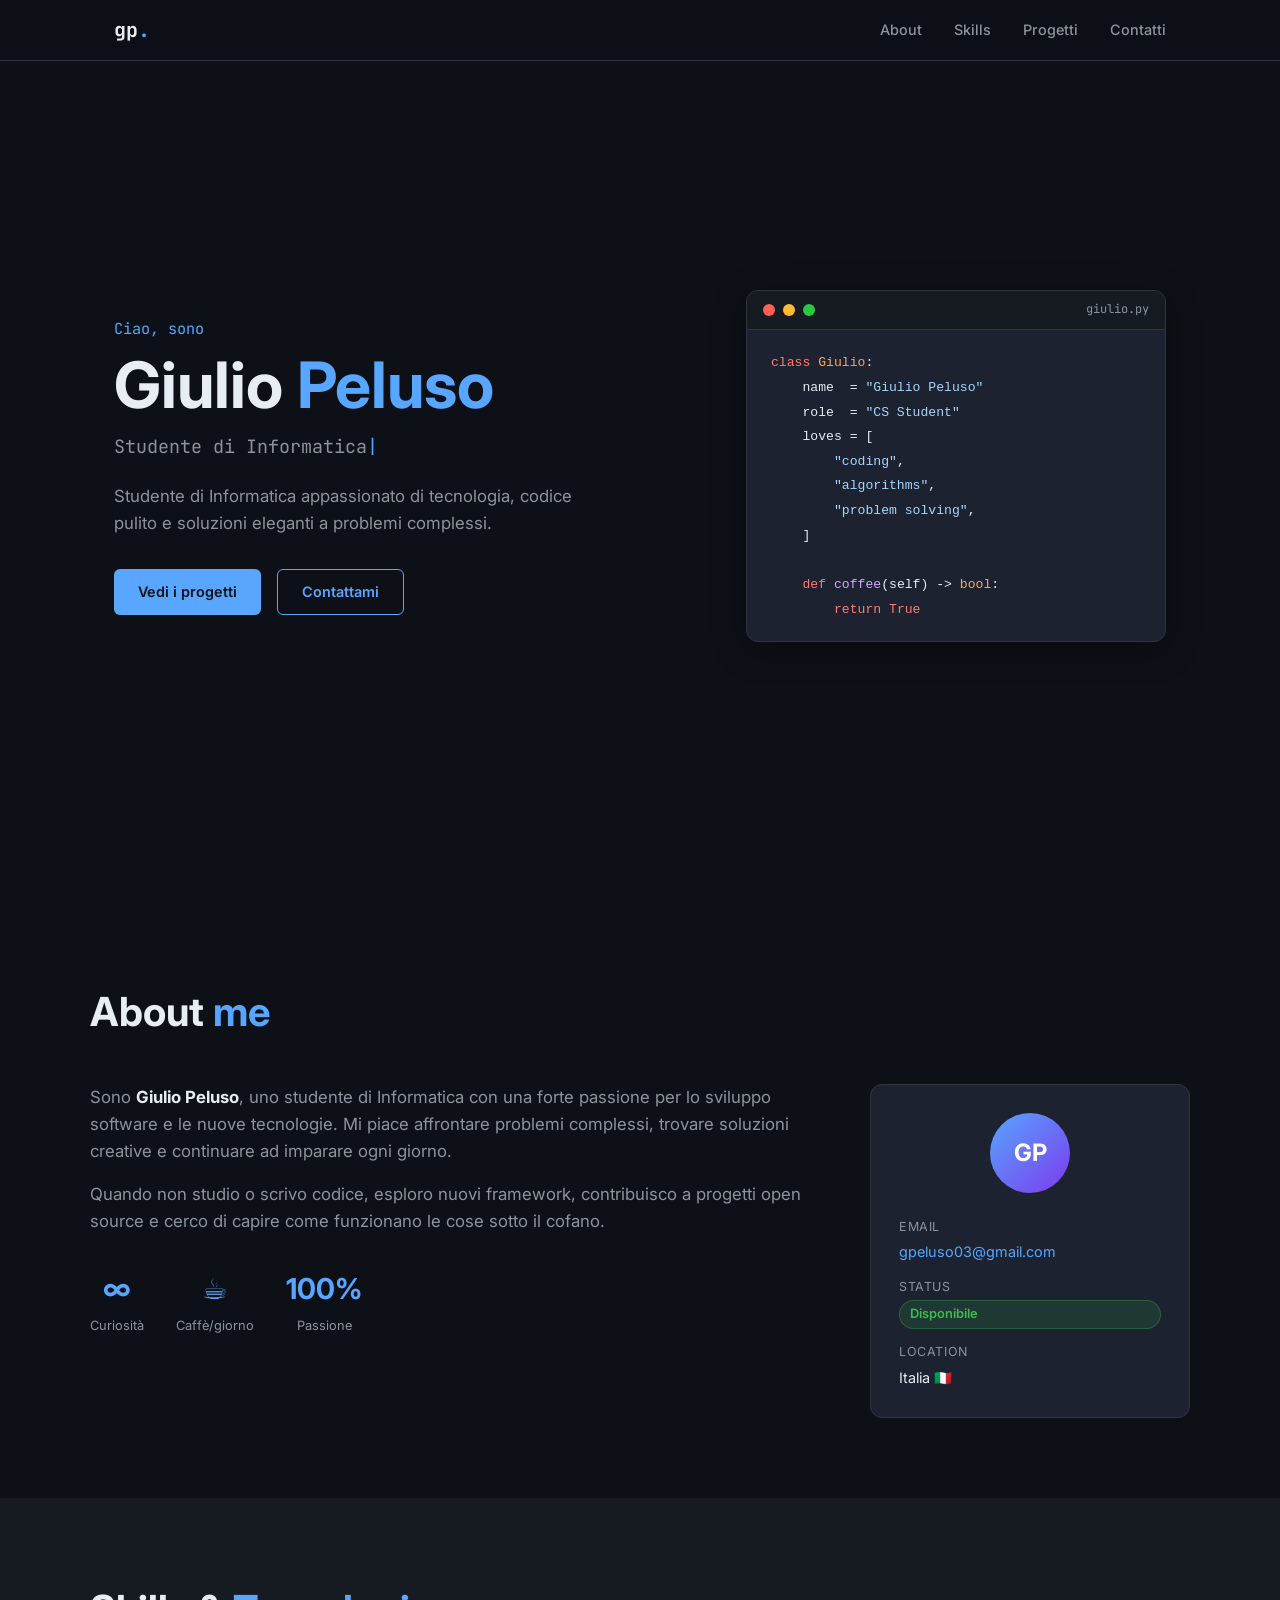
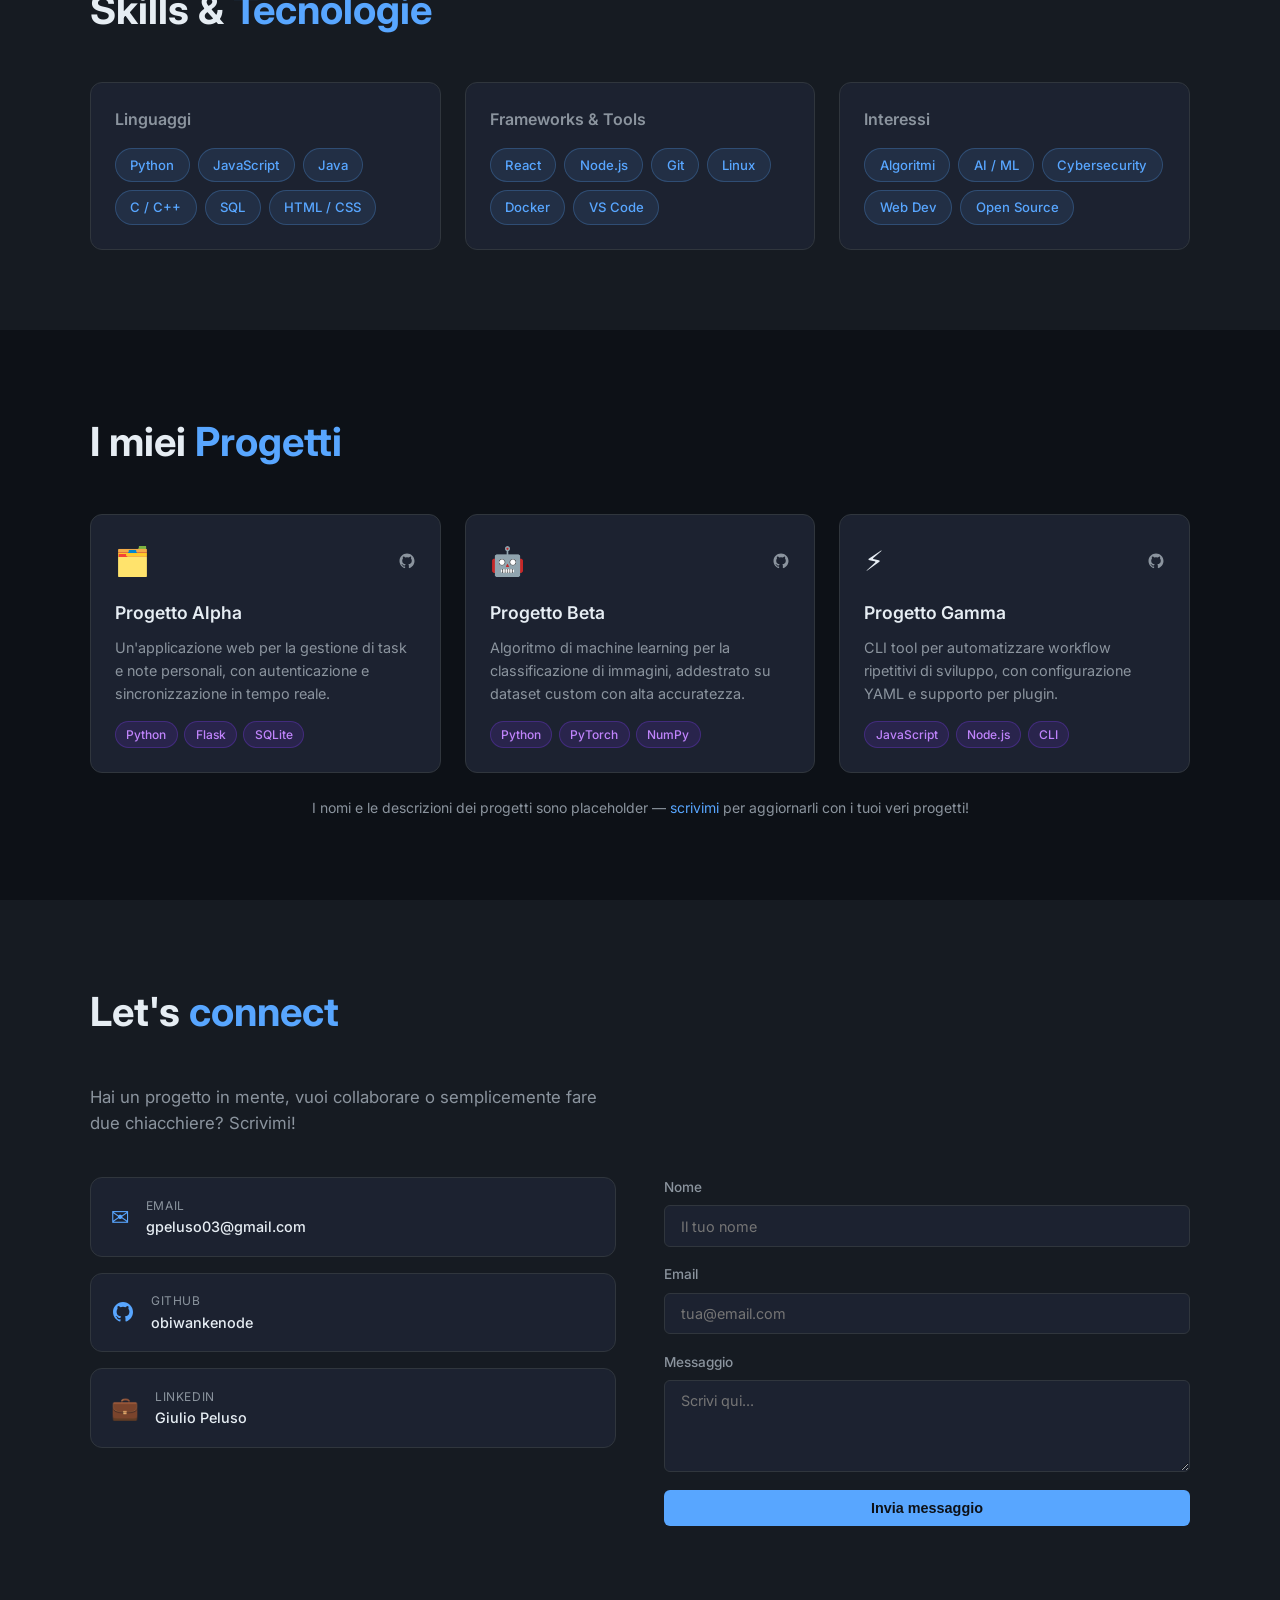
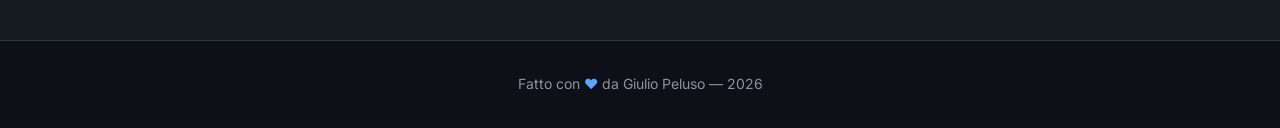
==== index.html @ 57f48e15 "Add personal portfolio website for Giulio Peluso Single-page portfolio with hero, about, skills, pro" ====
<!DOCTYPE html>
<html lang="it">
<head>
  <meta charset="UTF-8" />
  <meta name="viewport" content="width=device-width, initial-scale=1.0" />
  <title>Giulio Peluso — Portfolio</title>
  <link rel="stylesheet" href="style.css" />
  <link rel="preconnect" href="https://fonts.googleapis.com" />
  <link rel="preconnect" href="https://fonts.gstatic.com" crossorigin />
  <link href="https://fonts.googleapis.com/css2?family=Inter:wght@300;400;500;600;700&family=JetBrains+Mono:wght@400;500&display=swap" rel="stylesheet" />
</head>
<body>
  <nav id="navbar">
    <div class="nav-inner">
      <span class="nav-logo">gp<span class="accent">.</span></span>
      <ul class="nav-links">
        <li><a href="#about">About</a></li>
        <li><a href="#skills">Skills</a></li>
        <li><a href="#projects">Progetti</a></li>
        <li><a href="#contact">Contatti</a></li>
      </ul>
      <button class="burger" id="burger" aria-label="Menu">
        <span></span><span></span><span></span>
      </button>
    </div>
    <ul class="mobile-menu" id="mobile-menu">
      <li><a href="#about" class="mobile-link">About</a></li>
      <li><a href="#skills" class="mobile-link">Skills</a></li>
      <li><a href="#projects" class="mobile-link">Progetti</a></li>
      <li><a href="#contact" class="mobile-link">Contatti</a></li>
    </ul>
  </nav>

  <!-- HERO -->
  <section class="hero" id="home">
    <div class="hero-content">
      <p class="hero-greeting">Ciao, sono</p>
      <h1 class="hero-name">Giulio <span class="accent">Peluso</span></h1>
      <p class="hero-role">
        <span class="typed" id="typed"></span><span class="cursor">|</span>
      </p>
      <p class="hero-desc">
        Studente di Informatica appassionato di tecnologia, codice pulito e
        soluzioni eleganti a problemi complessi.
      </p>
      <div class="hero-cta">
        <a href="#projects" class="btn btn-primary">Vedi i progetti</a>
        <a href="#contact" class="btn btn-outline">Contattami</a>
      </div>
    </div>
    <div class="hero-visual">
      <div class="code-block">
        <div class="code-bar">
          <span class="dot red"></span>
          <span class="dot yellow"></span>
          <span class="dot green"></span>
          <span class="code-file">giulio.py</span>
        </div>
        <pre class="code-body"><code><span class="kw">class</span> <span class="cls">Giulio</span>:
    name  = <span class="str">"Giulio Peluso"</span>
    role  = <span class="str">"CS Student"</span>
    loves = [
        <span class="str">"coding"</span>,
        <span class="str">"algorithms"</span>,
        <span class="str">"problem solving"</span>,
    ]

    <span class="kw">def</span> <span class="fn">coffee</span>(self) -> <span class="cls">bool</span>:
        <span class="kw">return</span> <span class="kw">True</span></code></pre>
      </div>
    </div>
  </section>

  <!-- ABOUT -->
  <section class="section" id="about">
    <div class="container">
      <h2 class="section-title">About <span class="accent">me</span></h2>
      <div class="about-grid">
        <div class="about-text">
          <p>
            Sono <strong>Giulio Peluso</strong>, uno studente di Informatica con una
            forte passione per lo sviluppo software e le nuove tecnologie. Mi piace
            affrontare problemi complessi, trovare soluzioni creative e continuare
            ad imparare ogni giorno.
          </p>
          <p>
            Quando non studio o scrivo codice, esploro nuovi framework, contribuisco
            a progetti open source e cerco di capire come funzionano le cose sotto
            il cofano.
          </p>
          <div class="about-stats">
            <div class="stat">
              <span class="stat-num">∞</span>
              <span class="stat-label">Curiosità</span>
            </div>
            <div class="stat">
              <span class="stat-num">☕</span>
              <span class="stat-label">Caffè/giorno</span>
            </div>
            <div class="stat">
              <span class="stat-num">100%</span>
              <span class="stat-label">Passione</span>
            </div>
          </div>
        </div>
        <div class="about-card">
          <div class="avatar-wrap">
            <div class="avatar">GP</div>
          </div>
          <ul class="about-info">
            <li><span class="info-label">Email</span><a href="mailto:gpeluso03@gmail.com">gpeluso03@gmail.com</a></li>
            <li><span class="info-label">Status</span><span class="badge-open">Disponibile</span></li>
            <li><span class="info-label">Location</span><span>Italia 🇮🇹</span></li>
          </ul>
        </div>
      </div>
    </div>
  </section>

  <!-- SKILLS -->
  <section class="section section-alt" id="skills">
    <div class="container">
      <h2 class="section-title">Skills &amp; <span class="accent">Tecnologie</span></h2>
      <div class="skills-grid">
        <div class="skill-category">
          <h3 class="skill-cat-title">Linguaggi</h3>
          <div class="skill-tags">
            <span class="tag">Python</span>
            <span class="tag">JavaScript</span>
            <span class="tag">Java</span>
            <span class="tag">C / C++</span>
            <span class="tag">SQL</span>
            <span class="tag">HTML / CSS</span>
          </div>
        </div>
        <div class="skill-category">
          <h3 class="skill-cat-title">Frameworks &amp; Tools</h3>
          <div class="skill-tags">
            <span class="tag">React</span>
            <span class="tag">Node.js</span>
            <span class="tag">Git</span>
            <span class="tag">Linux</span>
            <span class="tag">Docker</span>
            <span class="tag">VS Code</span>
          </div>
        </div>
        <div class="skill-category">
          <h3 class="skill-cat-title">Interessi</h3>
          <div class="skill-tags">
            <span class="tag">Algoritmi</span>
            <span class="tag">AI / ML</span>
            <span class="tag">Cybersecurity</span>
            <span class="tag">Web Dev</span>
            <span class="tag">Open Source</span>
          </div>
        </div>
      </div>
    </div>
  </section>

  <!-- PROJECTS -->
  <section class="section" id="projects">
    <div class="container">
      <h2 class="section-title">I miei <span class="accent">Progetti</span></h2>
      <div class="projects-grid">
        <div class="project-card">
          <div class="project-header">
            <span class="project-icon">🗂️</span>
            <div class="project-links">
              <a href="#" class="icon-link" title="GitHub" aria-label="GitHub">
                <svg viewBox="0 0 24 24" fill="currentColor" width="18" height="18"><path d="M12 2C6.477 2 2 6.477 2 12c0 4.418 2.865 8.167 6.839 9.489.5.092.682-.217.682-.482 0-.237-.009-.868-.014-1.703-2.782.604-3.369-1.341-3.369-1.341-.454-1.155-1.11-1.463-1.11-1.463-.908-.62.069-.608.069-.608 1.003.07 1.531 1.03 1.531 1.03.892 1.529 2.341 1.087 2.91.832.092-.647.35-1.088.636-1.338-2.22-.253-4.555-1.11-4.555-4.943 0-1.091.39-1.984 1.029-2.683-.103-.253-.446-1.27.098-2.647 0 0 .84-.269 2.75 1.025A9.578 9.578 0 0 1 12 6.836a9.59 9.59 0 0 1 2.504.337c1.909-1.294 2.747-1.025 2.747-1.025.546 1.377.203 2.394.1 2.647.64.699 1.028 1.592 1.028 2.683 0 3.842-2.339 4.687-4.566 4.935.359.309.678.919.678 1.852 0 1.336-.012 2.415-.012 2.743 0 .267.18.578.688.48C19.138 20.163 22 16.418 22 12c0-5.523-4.477-10-10-10z"/></svg>
              </a>
            </div>
          </div>
          <h3 class="project-title">Progetto Alpha</h3>
          <p class="project-desc">Un'applicazione web per la gestione di task e note personali, con autenticazione e sincronizzazione in tempo reale.</p>
          <div class="project-tags">
            <span class="ptag">Python</span>
            <span class="ptag">Flask</span>
            <span class="ptag">SQLite</span>
          </div>
        </div>

        <div class="project-card">
          <div class="project-header">
            <span class="project-icon">🤖</span>
            <div class="project-links">
              <a href="#" class="icon-link" title="GitHub" aria-label="GitHub">
                <svg viewBox="0 0 24 24" fill="currentColor" width="18" height="18"><path d="M12 2C6.477 2 2 6.477 2 12c0 4.418 2.865 8.167 6.839 9.489.5.092.682-.217.682-.482 0-.237-.009-.868-.014-1.703-2.782.604-3.369-1.341-3.369-1.341-.454-1.155-1.11-1.463-1.11-1.463-.908-.62.069-.608.069-.608 1.003.07 1.531 1.03 1.531 1.03.892 1.529 2.341 1.087 2.91.832.092-.647.35-1.088.636-1.338-2.22-.253-4.555-1.11-4.555-4.943 0-1.091.39-1.984 1.029-2.683-.103-.253-.446-1.27.098-2.647 0 0 .84-.269 2.75 1.025A9.578 9.578 0 0 1 12 6.836a9.59 9.59 0 0 1 2.504.337c1.909-1.294 2.747-1.025 2.747-1.025.546 1.377.203 2.394.1 2.647.64.699 1.028 1.592 1.028 2.683 0 3.842-2.339 4.687-4.566 4.935.359.309.678.919.678 1.852 0 1.336-.012 2.415-.012 2.743 0 .267.18.578.688.48C19.138 20.163 22 16.418 22 12c0-5.523-4.477-10-10-10z"/></svg>
              </a>
            </div>
          </div>
          <h3 class="project-title">Progetto Beta</h3>
          <p class="project-desc">Algoritmo di machine learning per la classificazione di immagini, addestrato su dataset custom con alta accuratezza.</p>
          <div class="project-tags">
            <span class="ptag">Python</span>
            <span class="ptag">PyTorch</span>
            <span class="ptag">NumPy</span>
          </div>
        </div>

        <div class="project-card">
          <div class="project-header">
            <span class="project-icon">⚡</span>
            <div class="project-links">
              <a href="#" class="icon-link" title="GitHub" aria-label="GitHub">
                <svg viewBox="0 0 24 24" fill="currentColor" width="18" height="18"><path d="M12 2C6.477 2 2 6.477 2 12c0 4.418 2.865 8.167 6.839 9.489.5.092.682-.217.682-.482 0-.237-.009-.868-.014-1.703-2.782.604-3.369-1.341-3.369-1.341-.454-1.155-1.11-1.463-1.11-1.463-.908-.62.069-.608.069-.608 1.003.07 1.531 1.03 1.531 1.03.892 1.529 2.341 1.087 2.91.832.092-.647.35-1.088.636-1.338-2.22-.253-4.555-1.11-4.555-4.943 0-1.091.39-1.984 1.029-2.683-.103-.253-.446-1.27.098-2.647 0 0 .84-.269 2.75 1.025A9.578 9.578 0 0 1 12 6.836a9.59 9.59 0 0 1 2.504.337c1.909-1.294 2.747-1.025 2.747-1.025.546 1.377.203 2.394.1 2.647.64.699 1.028 1.592 1.028 2.683 0 3.842-2.339 4.687-4.566 4.935.359.309.678.919.678 1.852 0 1.336-.012 2.415-.012 2.743 0 .267.18.578.688.48C19.138 20.163 22 16.418 22 12c0-5.523-4.477-10-10-10z"/></svg>
              </a>
            </div>
          </div>
          <h3 class="project-title">Progetto Gamma</h3>
          <p class="project-desc">CLI tool per automatizzare workflow ripetitivi di sviluppo, con configurazione YAML e supporto per plugin.</p>
          <div class="project-tags">
            <span class="ptag">JavaScript</span>
            <span class="ptag">Node.js</span>
            <span class="ptag">CLI</span>
          </div>
        </div>
      </div>
      <p class="projects-note">
        I nomi e le descrizioni dei progetti sono placeholder — <a href="#contact">scrivimi</a> per aggiornarli con i tuoi veri progetti!
      </p>
    </div>
  </section>

  <!-- CONTACT -->
  <section class="section section-alt" id="contact">
    <div class="container">
      <h2 class="section-title">Let's <span class="accent">connect</span></h2>
      <p class="contact-intro">Hai un progetto in mente, vuoi collaborare o semplicemente fare due chiacchiere? Scrivimi!</p>
      <div class="contact-grid">
        <div class="contact-links">
          <a href="mailto:gpeluso03@gmail.com" class="contact-card">
            <span class="contact-icon">✉️</span>
            <div>
              <span class="contact-type">Email</span>
              <span class="contact-val">gpeluso03@gmail.com</span>
            </div>
          </a>
          <a href="https://github.com/obiwankenode" target="_blank" rel="noopener" class="contact-card">
            <span class="contact-icon">
              <svg viewBox="0 0 24 24" fill="currentColor" width="24" height="24"><path d="M12 2C6.477 2 2 6.477 2 12c0 4.418 2.865 8.167 6.839 9.489.5.092.682-.217.682-.482 0-.237-.009-.868-.014-1.703-2.782.604-3.369-1.341-3.369-1.341-.454-1.155-1.11-1.463-1.11-1.463-.908-.62.069-.608.069-.608 1.003.07 1.531 1.03 1.531 1.03.892 1.529 2.341 1.087 2.91.832.092-.647.35-1.088.636-1.338-2.22-.253-4.555-1.11-4.555-4.943 0-1.091.39-1.984 1.029-2.683-.103-.253-.446-1.27.098-2.647 0 0 .84-.269 2.75 1.025A9.578 9.578 0 0 1 12 6.836a9.59 9.59 0 0 1 2.504.337c1.909-1.294 2.747-1.025 2.747-1.025.546 1.377.203 2.394.1 2.647.64.699 1.028 1.592 1.028 2.683 0 3.842-2.339 4.687-4.566 4.935.359.309.678.919.678 1.852 0 1.336-.012 2.415-.012 2.743 0 .267.18.578.688.48C19.138 20.163 22 16.418 22 12c0-5.523-4.477-10-10-10z"/></svg>
            </span>
            <div>
              <span class="contact-type">GitHub</span>
              <span class="contact-val">obiwankenode</span>
            </div>
          </a>
          <a href="https://linkedin.com/in/" target="_blank" rel="noopener" class="contact-card">
            <span class="contact-icon">💼</span>
            <div>
              <span class="contact-type">LinkedIn</span>
              <span class="contact-val">Giulio Peluso</span>
            </div>
          </a>
        </div>
        <form class="contact-form" id="contact-form">
          <div class="form-group">
            <label for="name">Nome</label>
            <input type="text" id="name" name="name" placeholder="Il tuo nome" required />
          </div>
          <div class="form-group">
            <label for="email">Email</label>
            <input type="email" id="email" name="email" placeholder="tua@email.com" required />
          </div>
          <div class="form-group">
            <label for="message">Messaggio</label>
            <textarea id="message" name="message" rows="4" placeholder="Scrivi qui..." required></textarea>
          </div>
          <button type="submit" class="btn btn-primary btn-full">Invia messaggio</button>
          <p class="form-note" id="form-note"></p>
        </form>
      </div>
    </div>
  </section>

  <footer class="footer">
    <div class="container">
      <p>Fatto con <span class="accent">♥</span> da Giulio Peluso &mdash; <span id="year"></span></p>
    </div>
  </footer>

  <script src="script.js"></script>
</body>
</html>
---- style.css ----
/* ===== RESET & BASE ===== */
*, *::before, *::after { box-sizing: border-box; margin: 0; padding: 0; }

:root {
  --bg:        #0d1117;
  --bg-alt:    #161b22;
  --bg-card:   #1c2230;
  --border:    #30363d;
  --text:      #e6edf3;
  --muted:     #8b949e;
  --accent:    #58a6ff;
  --accent2:   #7c3aed;
  --green:     #3fb950;
  --radius:    12px;
  --radius-sm: 6px;
  --shadow:    0 8px 32px rgba(0,0,0,.4);
}

html { scroll-behavior: smooth; }

body {
  font-family: 'Inter', system-ui, sans-serif;
  background: var(--bg);
  color: var(--text);
  line-height: 1.6;
  overflow-x: hidden;
}

a { color: var(--accent); text-decoration: none; transition: opacity .2s; }
a:hover { opacity: .8; }

/* ===== NAVBAR ===== */
#navbar {
  position: fixed; top: 0; left: 0; right: 0; z-index: 100;
  background: rgba(13,17,23,.85);
  backdrop-filter: blur(12px);
  border-bottom: 1px solid var(--border);
  transition: box-shadow .3s;
}
#navbar.scrolled { box-shadow: 0 4px 24px rgba(0,0,0,.5); }

.nav-inner {
  max-width: 1100px; margin: 0 auto;
  display: flex; align-items: center; justify-content: space-between;
  padding: 0 1.5rem; height: 60px;
}

.nav-logo {
  font-family: 'JetBrains Mono', monospace;
  font-size: 1.25rem; font-weight: 700; color: var(--text);
}

.nav-links { list-style: none; display: flex; gap: 2rem; }
.nav-links a { color: var(--muted); font-size: .9rem; font-weight: 500; transition: color .2s; }
.nav-links a:hover { color: var(--text); opacity: 1; }

.burger {
  display: none; flex-direction: column; gap: 5px;
  background: none; border: none; cursor: pointer; padding: 4px;
}
.burger span {
  display: block; width: 22px; height: 2px;
  background: var(--text); border-radius: 2px; transition: .3s;
}

.mobile-menu {
  display: none; list-style: none;
  flex-direction: column; gap: 0;
  background: var(--bg-alt);
  border-top: 1px solid var(--border);
}
.mobile-menu.open { display: flex; }
.mobile-menu a { display: block; padding: 1rem 1.5rem; color: var(--muted); font-weight: 500; }
.mobile-menu a:hover { color: var(--text); background: rgba(255,255,255,.04); }

/* ===== HERO ===== */
.hero {
  min-height: 100vh;
  display: flex; align-items: center; justify-content: center;
  gap: 4rem;
  padding: 6rem 1.5rem 4rem;
  max-width: 1100px; margin: 0 auto;
}

.hero-content { flex: 1; min-width: 0; }

.hero-greeting {
  font-family: 'JetBrains Mono', monospace;
  color: var(--accent); font-size: .95rem; margin-bottom: .5rem;
}

.hero-name {
  font-size: clamp(2.5rem, 6vw, 4rem);
  font-weight: 700; line-height: 1.1;
  margin-bottom: .75rem;
}

.hero-role {
  font-family: 'JetBrains Mono', monospace;
  font-size: 1.15rem; color: var(--muted); margin-bottom: 1.25rem;
  min-height: 1.7em;
}

.cursor { animation: blink 1s step-end infinite; color: var(--accent); }
@keyframes blink { 0%,100% { opacity:1 } 50% { opacity:0 } }

.hero-desc { color: var(--muted); max-width: 480px; margin-bottom: 2rem; font-size: 1.05rem; }

.hero-cta { display: flex; gap: 1rem; flex-wrap: wrap; }

/* ===== BUTTONS ===== */
.btn {
  display: inline-flex; align-items: center; justify-content: center;
  padding: .65rem 1.5rem; border-radius: var(--radius-sm);
  font-weight: 600; font-size: .9rem; cursor: pointer;
  transition: transform .15s, box-shadow .15s, opacity .15s;
  border: none;
}
.btn:hover { transform: translateY(-2px); box-shadow: 0 6px 20px rgba(0,0,0,.35); opacity: 1; }
.btn-primary { background: var(--accent); color: #0d1117; }
.btn-outline {
  background: transparent; color: var(--accent);
  border: 1.5px solid var(--accent);
}
.btn-full { width: 100%; }

/* ===== CODE BLOCK ===== */
.hero-visual { flex: 1; max-width: 420px; width: 100%; }

.code-block {
  background: var(--bg-card);
  border: 1px solid var(--border);
  border-radius: var(--radius);
  box-shadow: var(--shadow);
  overflow: hidden;
  animation: float 6s ease-in-out infinite;
}
@keyframes float {
  0%,100% { transform: translateY(0) }
  50%      { transform: translateY(-10px) }
}

.code-bar {
  display: flex; align-items: center; gap: .5rem;
  padding: .6rem 1rem; background: var(--bg-alt);
  border-bottom: 1px solid var(--border);
}
.dot { width: 12px; height: 12px; border-radius: 50%; }
.dot.red    { background: #ff5f57; }
.dot.yellow { background: #febc2e; }
.dot.green  { background: #28c840; }
.code-file  { margin-left: auto; font-family: 'JetBrains Mono', monospace; font-size: .75rem; color: var(--muted); }

.code-body {
  padding: 1.25rem 1.5rem;
  font-family: 'JetBrains Mono', monospace;
  font-size: .82rem; line-height: 1.8; white-space: pre;
}
.kw  { color: #ff7b72; }
.cls { color: #ffa657; }
.fn  { color: #d2a8ff; }
.str { color: #a5d6ff; }

/* ===== SECTIONS ===== */
.section { padding: 5rem 1.5rem; }
.section-alt { background: var(--bg-alt); }
.container { max-width: 1100px; margin: 0 auto; }

.section-title {
  font-size: clamp(1.75rem, 4vw, 2.5rem);
  font-weight: 700; margin-bottom: 2.5rem;
}

/* ===== ABOUT ===== */
.about-grid {
  display: grid;
  grid-template-columns: 1fr 320px;
  gap: 3rem; align-items: start;
}

.about-text p { color: var(--muted); margin-bottom: 1rem; font-size: 1.05rem; }
.about-text strong { color: var(--text); }

.about-stats {
  display: flex; gap: 2rem; margin-top: 2rem; flex-wrap: wrap;
}
.stat { display: flex; flex-direction: column; align-items: center; }
.stat-num  { font-size: 1.8rem; font-weight: 700; color: var(--accent); }
.stat-label{ font-size: .8rem; color: var(--muted); margin-top: .2rem; }

.about-card {
  background: var(--bg-card);
  border: 1px solid var(--border);
  border-radius: var(--radius); padding: 1.75rem;
}
.avatar-wrap { display: flex; justify-content: center; margin-bottom: 1.5rem; }
.avatar {
  width: 80px; height: 80px; border-radius: 50%;
  background: linear-gradient(135deg, var(--accent), var(--accent2));
  display: flex; align-items: center; justify-content: center;
  font-size: 1.5rem; font-weight: 700; color: #fff;
}
.about-info { list-style: none; display: flex; flex-direction: column; gap: .85rem; }
.about-info li { display: flex; flex-direction: column; gap: .2rem; font-size: .9rem; }
.info-label { color: var(--muted); font-size: .78rem; text-transform: uppercase; letter-spacing: .05em; }
.badge-open {
  display: inline-block; padding: .2rem .65rem;
  background: rgba(63,185,80,.15); color: var(--green);
  border: 1px solid rgba(63,185,80,.3);
  border-radius: 99px; font-size: .8rem; font-weight: 600;
}

/* ===== SKILLS ===== */
.skills-grid { display: grid; grid-template-columns: repeat(auto-fit, minmax(280px, 1fr)); gap: 1.5rem; }

.skill-category {
  background: var(--bg-card);
  border: 1px solid var(--border);
  border-radius: var(--radius); padding: 1.5rem;
}
.skill-cat-title { font-size: 1rem; font-weight: 600; margin-bottom: 1rem; color: var(--muted); }
.skill-tags { display: flex; flex-wrap: wrap; gap: .5rem; }
.tag {
  padding: .35rem .9rem; border-radius: 99px;
  background: rgba(88,166,255,.1); color: var(--accent);
  border: 1px solid rgba(88,166,255,.25);
  font-size: .82rem; font-weight: 500;
  transition: background .2s, transform .15s;
}
.tag:hover { background: rgba(88,166,255,.2); transform: translateY(-1px); }

/* ===== PROJECTS ===== */
.projects-grid { display: grid; grid-template-columns: repeat(auto-fit, minmax(300px, 1fr)); gap: 1.5rem; }

.project-card {
  background: var(--bg-card);
  border: 1px solid var(--border);
  border-radius: var(--radius); padding: 1.5rem;
  transition: border-color .2s, transform .2s, box-shadow .2s;
}
.project-card:hover {
  border-color: var(--accent);
  transform: translateY(-4px);
  box-shadow: 0 12px 32px rgba(0,0,0,.4);
}

.project-header { display: flex; align-items: center; justify-content: space-between; margin-bottom: 1rem; }
.project-icon { font-size: 1.75rem; }
.project-links { display: flex; gap: .5rem; }
.icon-link { color: var(--muted); display: flex; transition: color .2s; }
.icon-link:hover { color: var(--text); opacity: 1; }

.project-title { font-size: 1.1rem; font-weight: 600; margin-bottom: .5rem; }
.project-desc  { color: var(--muted); font-size: .9rem; margin-bottom: 1rem; }

.project-tags { display: flex; flex-wrap: wrap; gap: .4rem; }
.ptag {
  padding: .2rem .65rem; border-radius: 99px;
  background: rgba(124,58,237,.15); color: #c084fc;
  border: 1px solid rgba(124,58,237,.3);
  font-size: .75rem; font-weight: 500;
}

.projects-note { margin-top: 1.5rem; color: var(--muted); font-size: .875rem; text-align: center; }
.projects-note a { color: var(--accent); }

/* ===== CONTACT ===== */
.contact-intro { color: var(--muted); max-width: 520px; margin-bottom: 2.5rem; font-size: 1.05rem; }

.contact-grid { display: grid; grid-template-columns: 1fr 1fr; gap: 3rem; align-items: start; }

.contact-links { display: flex; flex-direction: column; gap: 1rem; }

.contact-card {
  display: flex; align-items: center; gap: 1rem;
  background: var(--bg-card);
  border: 1px solid var(--border);
  border-radius: var(--radius); padding: 1.1rem 1.25rem;
  transition: border-color .2s, transform .2s;
  color: var(--text);
}
.contact-card:hover { border-color: var(--accent); transform: translateX(4px); opacity: 1; }
.contact-icon { font-size: 1.4rem; flex-shrink: 0; color: var(--accent); }
.contact-icon svg { display: block; }
.contact-card > div { display: flex; flex-direction: column; }
.contact-type { font-size: .75rem; color: var(--muted); text-transform: uppercase; letter-spacing: .05em; }
.contact-val  { font-size: .9rem; font-weight: 500; }

/* ===== FORM ===== */
.contact-form { display: flex; flex-direction: column; gap: 1.1rem; }
.form-group { display: flex; flex-direction: column; gap: .4rem; }
.form-group label { font-size: .85rem; color: var(--muted); font-weight: 500; }
.form-group input,
.form-group textarea {
  background: var(--bg-card);
  border: 1px solid var(--border);
  border-radius: var(--radius-sm);
  color: var(--text); font-family: 'Inter', sans-serif;
  font-size: .9rem; padding: .7rem 1rem;
  transition: border-color .2s, box-shadow .2s;
  resize: vertical; outline: none;
}
.form-group input:focus,
.form-group textarea:focus {
  border-color: var(--accent);
  box-shadow: 0 0 0 3px rgba(88,166,255,.15);
}
.form-note { font-size: .85rem; color: var(--green); text-align: center; min-height: 1.2em; }
.form-note.error { color: #f85149; }

/* ===== FOOTER ===== */
.footer {
  padding: 2rem 1.5rem; text-align: center;
  border-top: 1px solid var(--border);
  color: var(--muted); font-size: .875rem;
}

/* ===== ACCENT ===== */
.accent { color: var(--accent); }

/* ===== ANIMATIONS ===== */
.fade-in { opacity: 0; transform: translateY(24px); transition: opacity .6s ease, transform .6s ease; }
.fade-in.visible { opacity: 1; transform: none; }

/* ===== RESPONSIVE ===== */
@media (max-width: 768px) {
  .nav-links { display: none; }
  .burger { display: flex; }

  .hero {
    flex-direction: column; align-items: flex-start;
    padding-top: 5rem; gap: 2.5rem;
  }
  .hero-visual { max-width: 100%; }

  .about-grid { grid-template-columns: 1fr; }
  .about-stats { gap: 1.5rem; }

  .contact-grid { grid-template-columns: 1fr; }
}

@media (max-width: 480px) {
  .hero-cta { flex-direction: column; }
  .btn { width: 100%; text-align: center; }
  .about-stats { justify-content: space-around; }
}
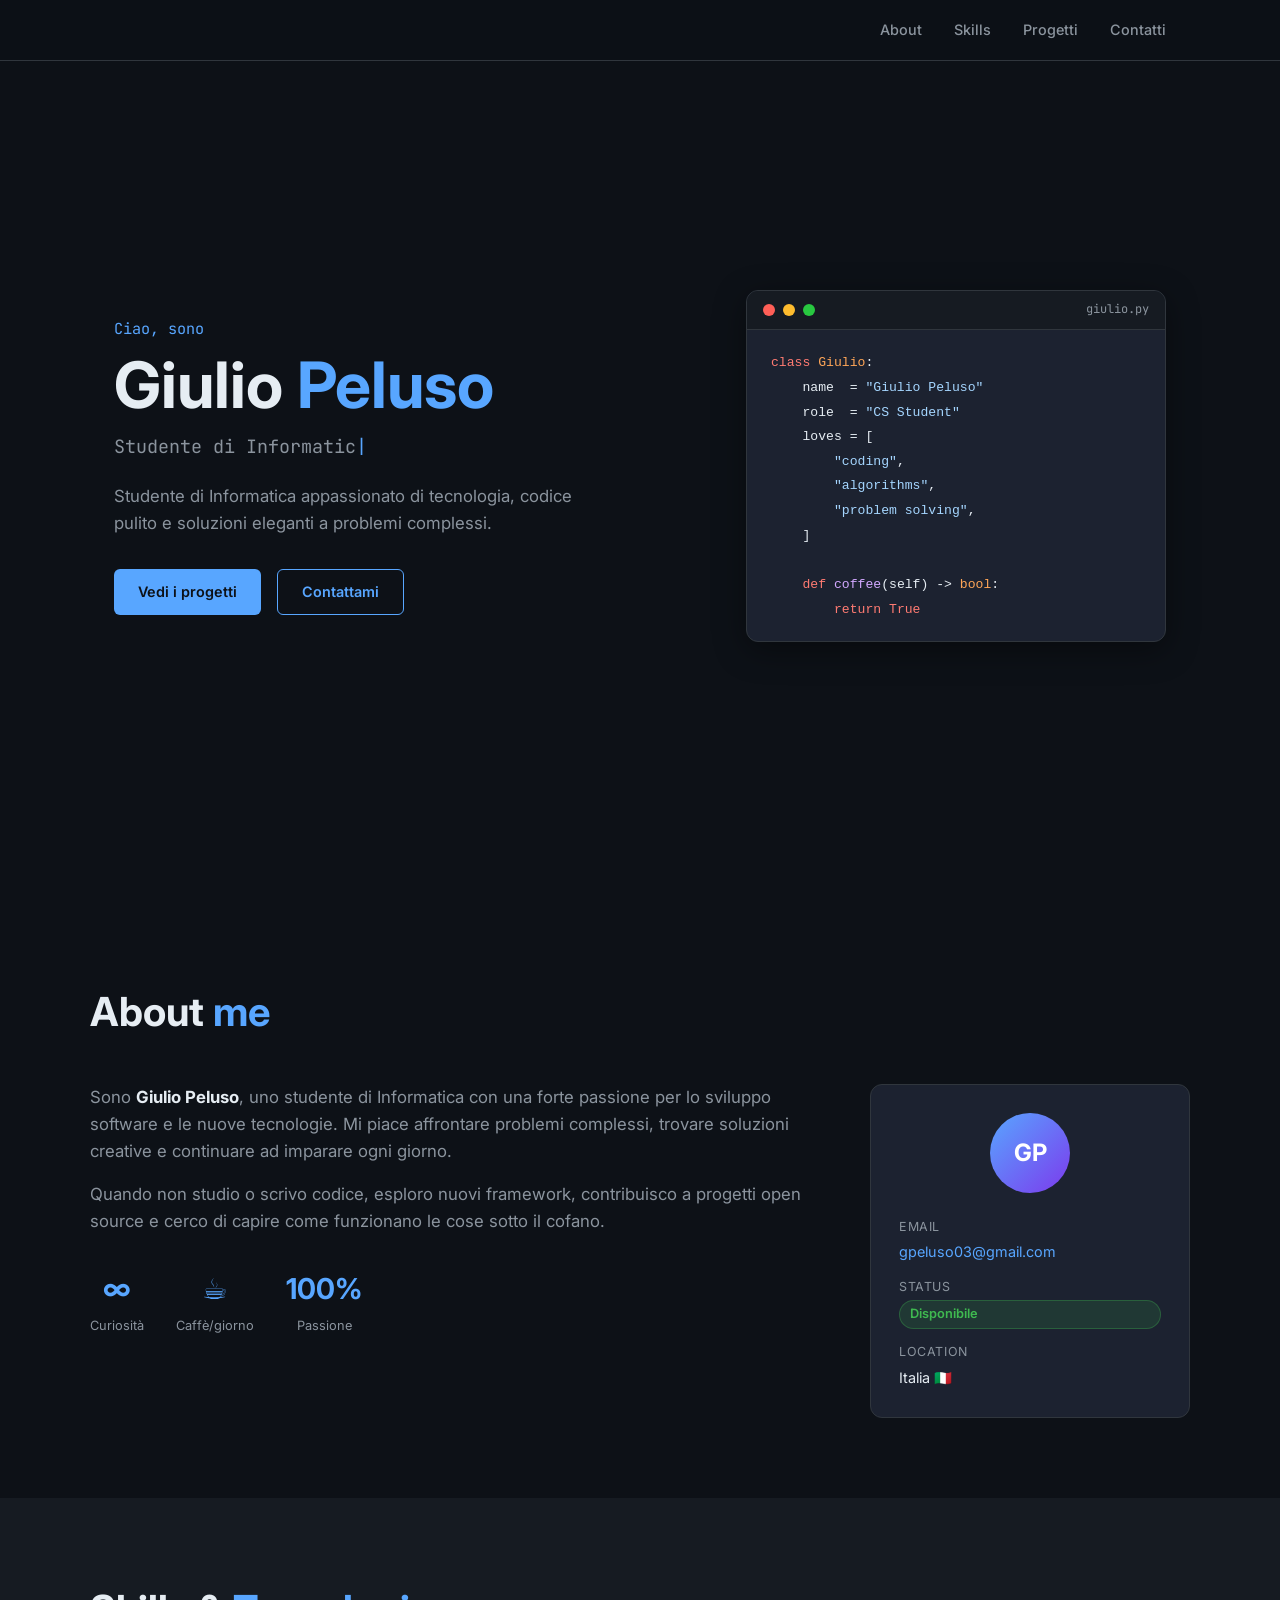
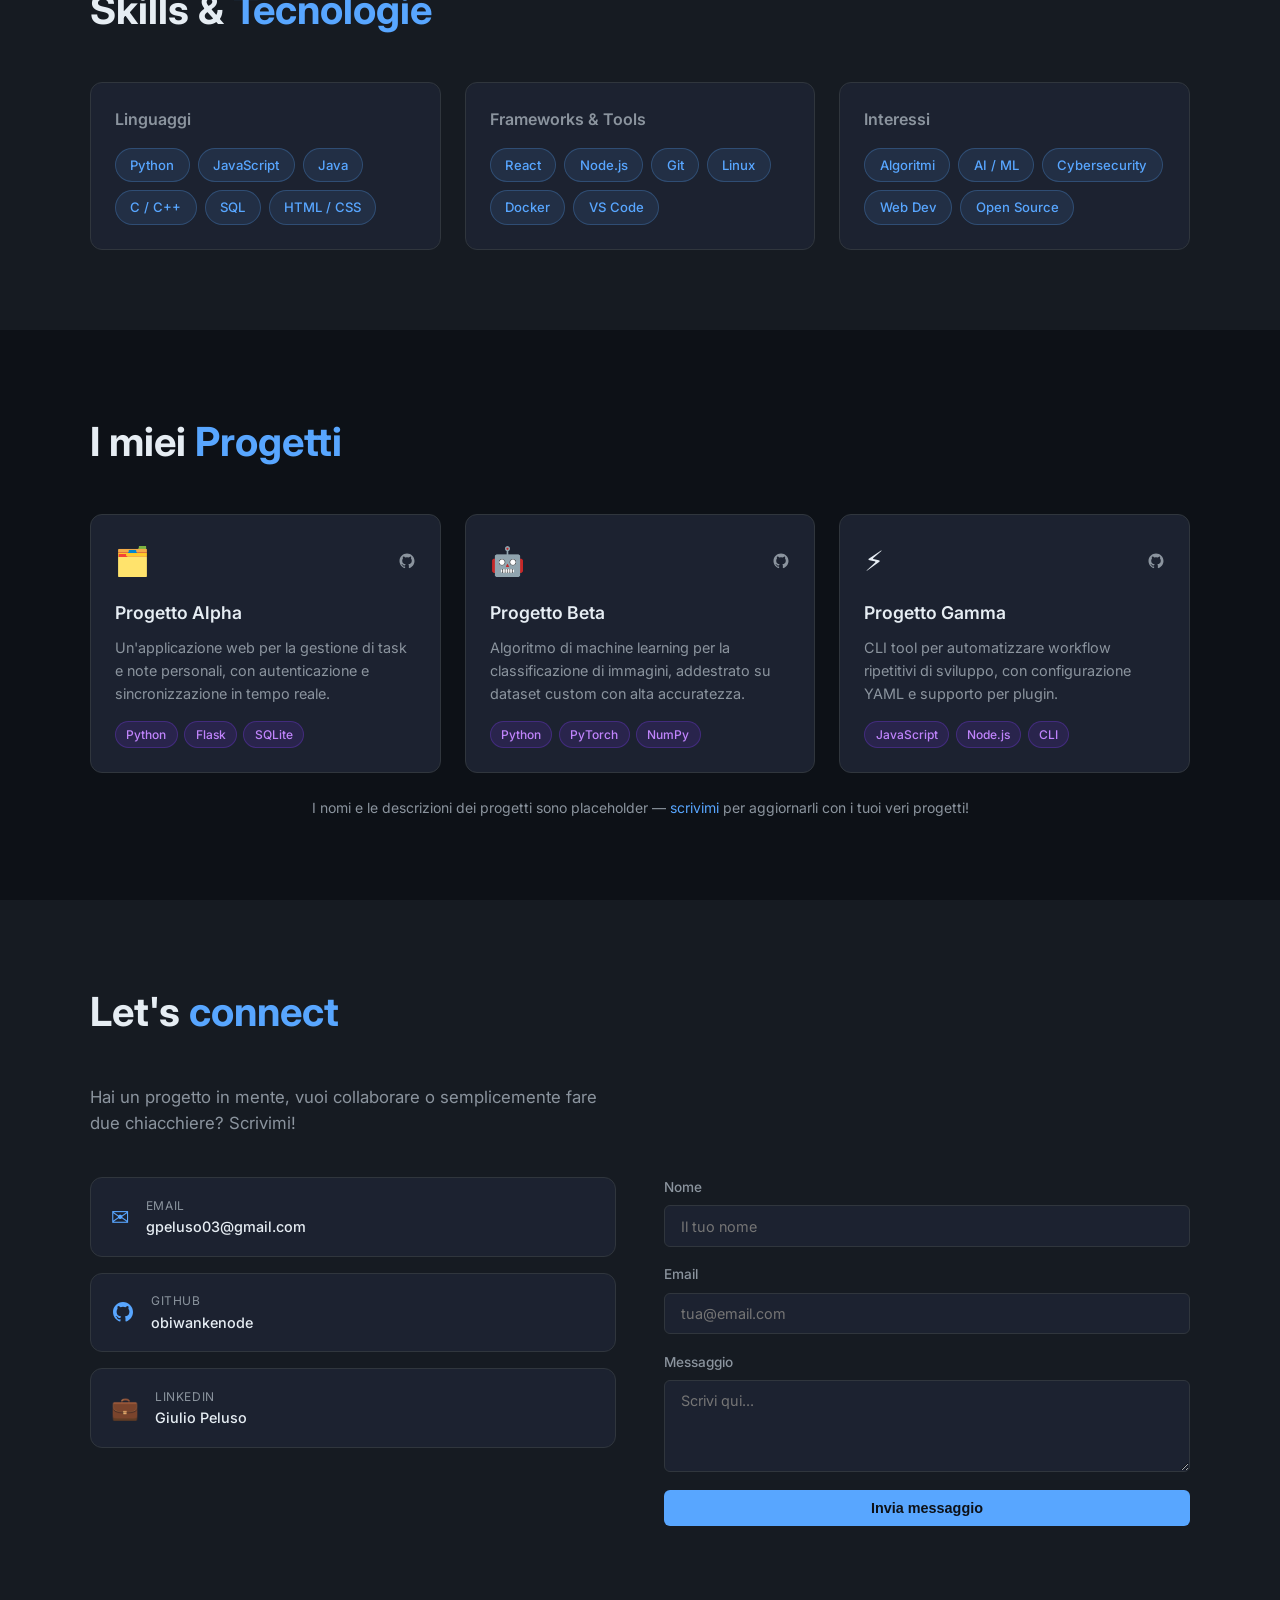
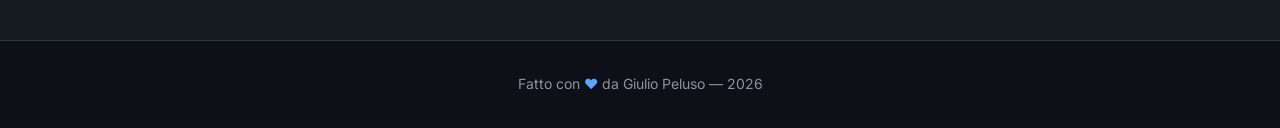
==== commit d22c0e33: "Add logo in images/ folder (SVG + PNG) Co-Authored-By: Claude <noreply@anthropic.com>" ====
--- a/index.html
+++ b/index.html
@@ -12,7 +12,9 @@
 <body>
   <nav id="navbar">
     <div class="nav-inner">
-      <span class="nav-logo">gp<span class="accent">.</span></span>
+      <a href="#home" class="nav-logo-link">
+        <img src="images/logo.svg" alt="Giulio Peluso" class="nav-logo-img" />
+      </a>
       <ul class="nav-links">
         <li><a href="#about">About</a></li>
         <li><a href="#skills">Skills</a></li>
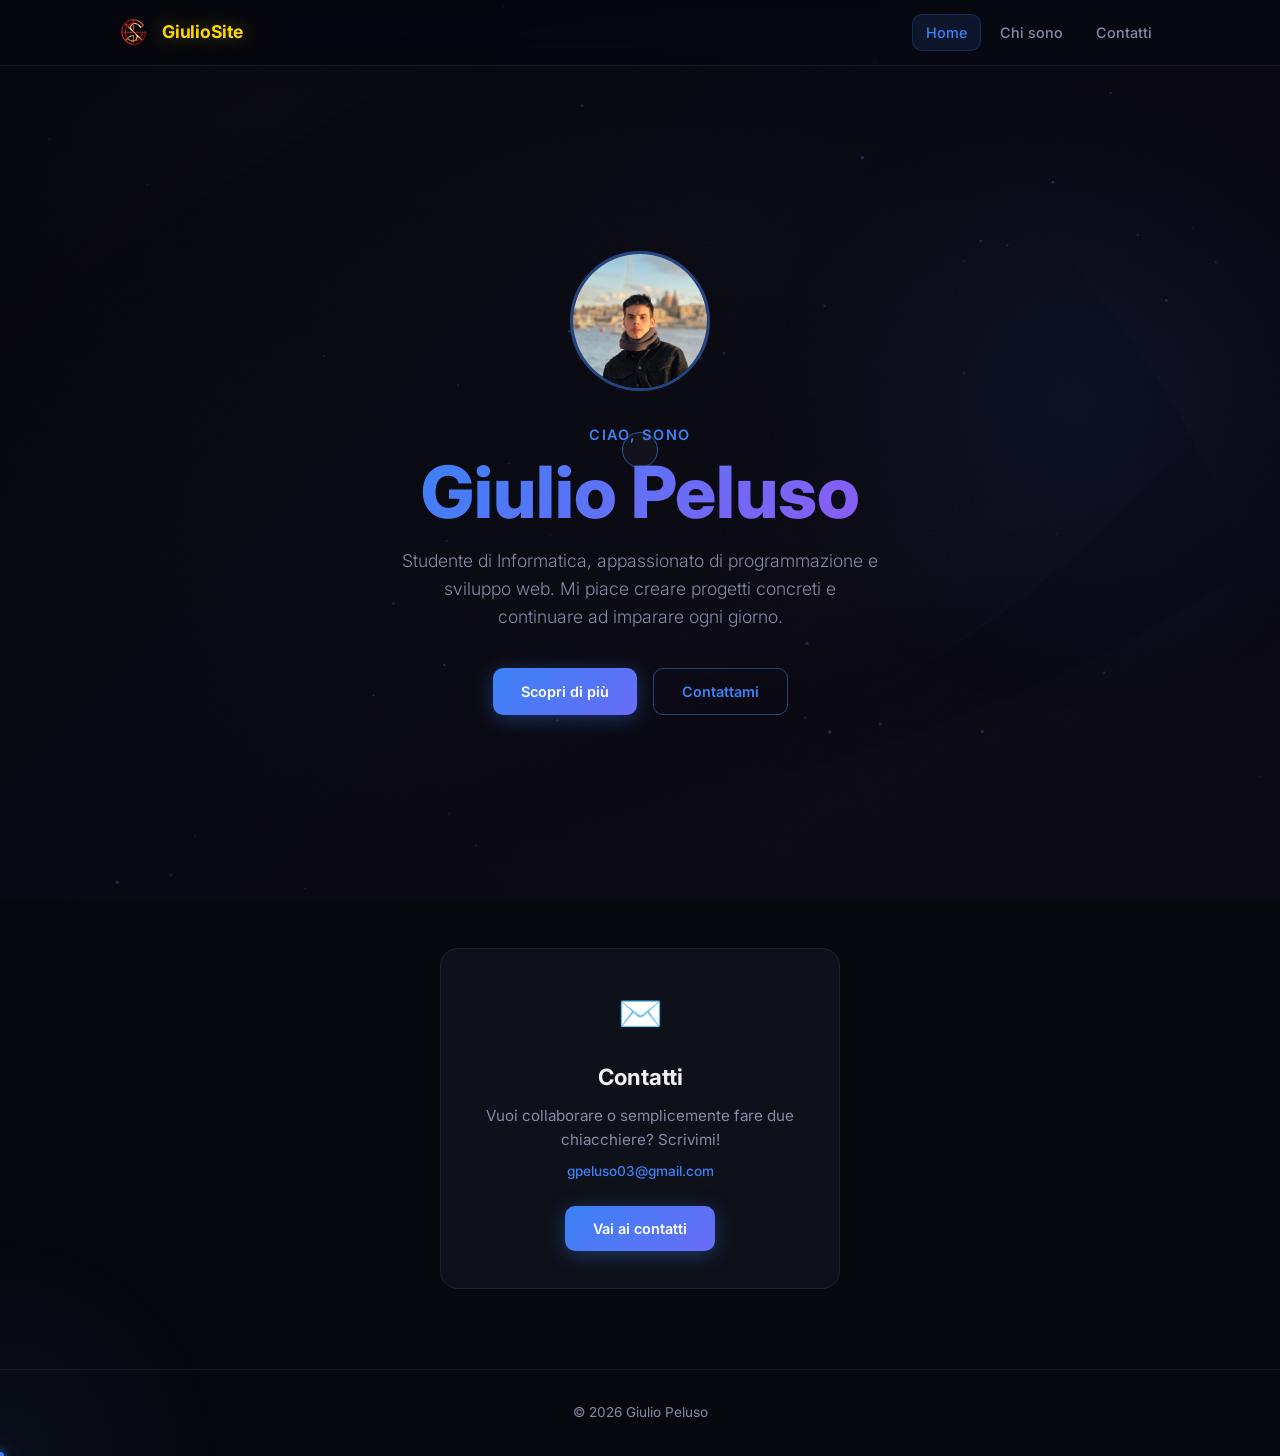
==== commit 447fd80b: "Add index.html as entry point for GitHub Pages Renamed home.html → index.html and updated all intern" ====
--- a/index.html
+++ b/index.html
@@ -1,287 +1,67 @@
-<!DOCTYPE html>
+<!doctype html>
 <html lang="it">
 <head>
   <meta charset="UTF-8" />
   <meta name="viewport" content="width=device-width, initial-scale=1.0" />
-  <title>Giulio Peluso — Portfolio</title>
-  <link rel="stylesheet" href="style.css" />
+  <title>Giulio Peluso — Home</title>
+  <link rel="stylesheet" href="CSS/style.css" />
   <link rel="preconnect" href="https://fonts.googleapis.com" />
   <link rel="preconnect" href="https://fonts.gstatic.com" crossorigin />
-  <link href="https://fonts.googleapis.com/css2?family=Inter:wght@300;400;500;600;700&family=JetBrains+Mono:wght@400;500&display=swap" rel="stylesheet" />
+  <link href="https://fonts.googleapis.com/css2?family=Inter:wght@300;400;500;600;700&display=swap" rel="stylesheet" />
 </head>
 <body>
-  <nav id="navbar">
+
+  <header>
     <div class="nav-inner">
-      <a href="#home" class="nav-logo-link">
-        <img src="images/logo.svg" alt="Giulio Peluso" class="nav-logo-img" />
+      <a href="index.html" class="nav-brand">
+        <img src="img/logo-sito-giulio.png" alt="Logo Giulio" />
+        <span>GiulioSite</span>
       </a>
-      <ul class="nav-links">
-        <li><a href="#about">About</a></li>
-        <li><a href="#skills">Skills</a></li>
-        <li><a href="#projects">Progetti</a></li>
-        <li><a href="#contact">Contatti</a></li>
-      </ul>
-      <button class="burger" id="burger" aria-label="Menu">
-        <span></span><span></span><span></span>
-      </button>
+      <nav>
+        <ul class="nav-links" id="nav-links">
+          <li><a href="index.html" class="active">Home</a></li>
+          <li><a href="chi-sono.html">Chi sono</a></li>
+          <li><a href="contatti.html">Contatti</a></li>
+        </ul>
+        <button class="hamburger" id="hamburger" aria-label="Apri menu" aria-expanded="false">
+          <span></span><span></span><span></span>
+        </button>
+      </nav>
     </div>
-    <ul class="mobile-menu" id="mobile-menu">
-      <li><a href="#about" class="mobile-link">About</a></li>
-      <li><a href="#skills" class="mobile-link">Skills</a></li>
-      <li><a href="#projects" class="mobile-link">Progetti</a></li>
-      <li><a href="#contact" class="mobile-link">Contatti</a></li>
-    </ul>
-  </nav>
+  </header>
 
-  <!-- HERO -->
-  <section class="hero" id="home">
-    <div class="hero-content">
-      <p class="hero-greeting">Ciao, sono</p>
-      <h1 class="hero-name">Giulio <span class="accent">Peluso</span></h1>
-      <p class="hero-role">
-        <span class="typed" id="typed"></span><span class="cursor">|</span>
-      </p>
-      <p class="hero-desc">
-        Studente di Informatica appassionato di tecnologia, codice pulito e
-        soluzioni eleganti a problemi complessi.
-      </p>
-      <div class="hero-cta">
-        <a href="#projects" class="btn btn-primary">Vedi i progetti</a>
-        <a href="#contact" class="btn btn-outline">Contattami</a>
-      </div>
-    </div>
-    <div class="hero-visual">
-      <div class="code-block">
-        <div class="code-bar">
-          <span class="dot red"></span>
-          <span class="dot yellow"></span>
-          <span class="dot green"></span>
-          <span class="code-file">giulio.py</span>
-        </div>
-        <pre class="code-body"><code><span class="kw">class</span> <span class="cls">Giulio</span>:
-    name  = <span class="str">"Giulio Peluso"</span>
-    role  = <span class="str">"CS Student"</span>
-    loves = [
-        <span class="str">"coding"</span>,
-        <span class="str">"algorithms"</span>,
-        <span class="str">"problem solving"</span>,
-    ]
-
-    <span class="kw">def</span> <span class="fn">coffee</span>(self) -> <span class="cls">bool</span>:
-        <span class="kw">return</span> <span class="kw">True</span></code></pre>
-      </div>
-    </div>
-  </section>
-
-  <!-- ABOUT -->
-  <section class="section" id="about">
-    <div class="container">
-      <h2 class="section-title">About <span class="accent">me</span></h2>
-      <div class="about-grid">
-        <div class="about-text">
-          <p>
-            Sono <strong>Giulio Peluso</strong>, uno studente di Informatica con una
-            forte passione per lo sviluppo software e le nuove tecnologie. Mi piace
-            affrontare problemi complessi, trovare soluzioni creative e continuare
-            ad imparare ogni giorno.
-          </p>
-          <p>
-            Quando non studio o scrivo codice, esploro nuovi framework, contribuisco
-            a progetti open source e cerco di capire come funzionano le cose sotto
-            il cofano.
-          </p>
-          <div class="about-stats">
-            <div class="stat">
-              <span class="stat-num">∞</span>
-              <span class="stat-label">Curiosità</span>
-            </div>
-            <div class="stat">
-              <span class="stat-num">☕</span>
-              <span class="stat-label">Caffè/giorno</span>
-            </div>
-            <div class="stat">
-              <span class="stat-num">100%</span>
-              <span class="stat-label">Passione</span>
-            </div>
-          </div>
-        </div>
-        <div class="about-card">
-          <div class="avatar-wrap">
-            <div class="avatar">GP</div>
-          </div>
-          <ul class="about-info">
-            <li><span class="info-label">Email</span><a href="mailto:gpeluso03@gmail.com">gpeluso03@gmail.com</a></li>
-            <li><span class="info-label">Status</span><span class="badge-open">Disponibile</span></li>
-            <li><span class="info-label">Location</span><span>Italia 🇮🇹</span></li>
-          </ul>
+  <main>
+    <section class="hero">
+      <div class="hero-content">
+        <img src="img/me.jfif" alt="Foto di Giulio" class="hero-avatar" />
+        <p class="hero-greeting">Ciao, sono</p>
+        <h1 class="hero-name">Giulio Peluso</h1>
+        <p class="hero-desc">
+          Studente di Informatica, appassionato di programmazione e sviluppo web.
+          Mi piace creare progetti concreti e continuare ad imparare ogni giorno.
+        </p>
+        <div class="hero-cta">
+          <a href="chi-sono.html" class="btn btn-primary">Scopri di più</a>
+          <a href="contatti.html" class="btn btn-outline">Contattami</a>
         </div>
       </div>
-    </div>
-  </section>
+    </section>
 
-  <!-- SKILLS -->
-  <section class="section section-alt" id="skills">
-    <div class="container">
-      <h2 class="section-title">Skills &amp; <span class="accent">Tecnologie</span></h2>
-      <div class="skills-grid">
-        <div class="skill-category">
-          <h3 class="skill-cat-title">Linguaggi</h3>
-          <div class="skill-tags">
-            <span class="tag">Python</span>
-            <span class="tag">JavaScript</span>
-            <span class="tag">Java</span>
-            <span class="tag">C / C++</span>
-            <span class="tag">SQL</span>
-            <span class="tag">HTML / CSS</span>
-          </div>
-        </div>
-        <div class="skill-category">
-          <h3 class="skill-cat-title">Frameworks &amp; Tools</h3>
-          <div class="skill-tags">
-            <span class="tag">React</span>
-            <span class="tag">Node.js</span>
-            <span class="tag">Git</span>
-            <span class="tag">Linux</span>
-            <span class="tag">Docker</span>
-            <span class="tag">VS Code</span>
-          </div>
-        </div>
-        <div class="skill-category">
-          <h3 class="skill-cat-title">Interessi</h3>
-          <div class="skill-tags">
-            <span class="tag">Algoritmi</span>
-            <span class="tag">AI / ML</span>
-            <span class="tag">Cybersecurity</span>
-            <span class="tag">Web Dev</span>
-            <span class="tag">Open Source</span>
-          </div>
-        </div>
+    <section class="preview-section">
+      <div class="card reveal tilt">
+        <div class="card-icon">✉️</div>
+        <h2>Contatti</h2>
+        <p>Vuoi collaborare o semplicemente fare due chiacchiere? Scrivimi!</p>
+        <p class="preview-email">gpeluso03@gmail.com</p>
+        <a href="contatti.html" class="btn btn-primary">Vai ai contatti</a>
       </div>
-    </div>
-  </section>
+    </section>
+  </main>
 
-  <!-- PROJECTS -->
-  <section class="section" id="projects">
-    <div class="container">
-      <h2 class="section-title">I miei <span class="accent">Progetti</span></h2>
-      <div class="projects-grid">
-        <div class="project-card">
-          <div class="project-header">
-            <span class="project-icon">🗂️</span>
-            <div class="project-links">
-              <a href="#" class="icon-link" title="GitHub" aria-label="GitHub">
-                <svg viewBox="0 0 24 24" fill="currentColor" width="18" height="18"><path d="M12 2C6.477 2 2 6.477 2 12c0 4.418 2.865 8.167 6.839 9.489.5.092.682-.217.682-.482 0-.237-.009-.868-.014-1.703-2.782.604-3.369-1.341-3.369-1.341-.454-1.155-1.11-1.463-1.11-1.463-.908-.62.069-.608.069-.608 1.003.07 1.531 1.03 1.531 1.03.892 1.529 2.341 1.087 2.91.832.092-.647.35-1.088.636-1.338-2.22-.253-4.555-1.11-4.555-4.943 0-1.091.39-1.984 1.029-2.683-.103-.253-.446-1.27.098-2.647 0 0 .84-.269 2.75 1.025A9.578 9.578 0 0 1 12 6.836a9.59 9.59 0 0 1 2.504.337c1.909-1.294 2.747-1.025 2.747-1.025.546 1.377.203 2.394.1 2.647.64.699 1.028 1.592 1.028 2.683 0 3.842-2.339 4.687-4.566 4.935.359.309.678.919.678 1.852 0 1.336-.012 2.415-.012 2.743 0 .267.18.578.688.48C19.138 20.163 22 16.418 22 12c0-5.523-4.477-10-10-10z"/></svg>
-              </a>
-            </div>
-          </div>
-          <h3 class="project-title">Progetto Alpha</h3>
-          <p class="project-desc">Un'applicazione web per la gestione di task e note personali, con autenticazione e sincronizzazione in tempo reale.</p>
-          <div class="project-tags">
-            <span class="ptag">Python</span>
-            <span class="ptag">Flask</span>
-            <span class="ptag">SQLite</span>
-          </div>
-        </div>
-
-        <div class="project-card">
-          <div class="project-header">
-            <span class="project-icon">🤖</span>
-            <div class="project-links">
-              <a href="#" class="icon-link" title="GitHub" aria-label="GitHub">
-                <svg viewBox="0 0 24 24" fill="currentColor" width="18" height="18"><path d="M12 2C6.477 2 2 6.477 2 12c0 4.418 2.865 8.167 6.839 9.489.5.092.682-.217.682-.482 0-.237-.009-.868-.014-1.703-2.782.604-3.369-1.341-3.369-1.341-.454-1.155-1.11-1.463-1.11-1.463-.908-.62.069-.608.069-.608 1.003.07 1.531 1.03 1.531 1.03.892 1.529 2.341 1.087 2.91.832.092-.647.35-1.088.636-1.338-2.22-.253-4.555-1.11-4.555-4.943 0-1.091.39-1.984 1.029-2.683-.103-.253-.446-1.27.098-2.647 0 0 .84-.269 2.75 1.025A9.578 9.578 0 0 1 12 6.836a9.59 9.59 0 0 1 2.504.337c1.909-1.294 2.747-1.025 2.747-1.025.546 1.377.203 2.394.1 2.647.64.699 1.028 1.592 1.028 2.683 0 3.842-2.339 4.687-4.566 4.935.359.309.678.919.678 1.852 0 1.336-.012 2.415-.012 2.743 0 .267.18.578.688.48C19.138 20.163 22 16.418 22 12c0-5.523-4.477-10-10-10z"/></svg>
-              </a>
-            </div>
-          </div>
-          <h3 class="project-title">Progetto Beta</h3>
-          <p class="project-desc">Algoritmo di machine learning per la classificazione di immagini, addestrato su dataset custom con alta accuratezza.</p>
-          <div class="project-tags">
-            <span class="ptag">Python</span>
-            <span class="ptag">PyTorch</span>
-            <span class="ptag">NumPy</span>
-          </div>
-        </div>
-
-        <div class="project-card">
-          <div class="project-header">
-            <span class="project-icon">⚡</span>
-            <div class="project-links">
-              <a href="#" class="icon-link" title="GitHub" aria-label="GitHub">
-                <svg viewBox="0 0 24 24" fill="currentColor" width="18" height="18"><path d="M12 2C6.477 2 2 6.477 2 12c0 4.418 2.865 8.167 6.839 9.489.5.092.682-.217.682-.482 0-.237-.009-.868-.014-1.703-2.782.604-3.369-1.341-3.369-1.341-.454-1.155-1.11-1.463-1.11-1.463-.908-.62.069-.608.069-.608 1.003.07 1.531 1.03 1.531 1.03.892 1.529 2.341 1.087 2.91.832.092-.647.35-1.088.636-1.338-2.22-.253-4.555-1.11-4.555-4.943 0-1.091.39-1.984 1.029-2.683-.103-.253-.446-1.27.098-2.647 0 0 .84-.269 2.75 1.025A9.578 9.578 0 0 1 12 6.836a9.59 9.59 0 0 1 2.504.337c1.909-1.294 2.747-1.025 2.747-1.025.546 1.377.203 2.394.1 2.647.64.699 1.028 1.592 1.028 2.683 0 3.842-2.339 4.687-4.566 4.935.359.309.678.919.678 1.852 0 1.336-.012 2.415-.012 2.743 0 .267.18.578.688.48C19.138 20.163 22 16.418 22 12c0-5.523-4.477-10-10-10z"/></svg>
-              </a>
-            </div>
-          </div>
-          <h3 class="project-title">Progetto Gamma</h3>
-          <p class="project-desc">CLI tool per automatizzare workflow ripetitivi di sviluppo, con configurazione YAML e supporto per plugin.</p>
-          <div class="project-tags">
-            <span class="ptag">JavaScript</span>
-            <span class="ptag">Node.js</span>
-            <span class="ptag">CLI</span>
-          </div>
-        </div>
-      </div>
-      <p class="projects-note">
-        I nomi e le descrizioni dei progetti sono placeholder — <a href="#contact">scrivimi</a> per aggiornarli con i tuoi veri progetti!
-      </p>
-    </div>
-  </section>
-
-  <!-- CONTACT -->
-  <section class="section section-alt" id="contact">
-    <div class="container">
-      <h2 class="section-title">Let's <span class="accent">connect</span></h2>
-      <p class="contact-intro">Hai un progetto in mente, vuoi collaborare o semplicemente fare due chiacchiere? Scrivimi!</p>
-      <div class="contact-grid">
-        <div class="contact-links">
-          <a href="mailto:gpeluso03@gmail.com" class="contact-card">
-            <span class="contact-icon">✉️</span>
-            <div>
-              <span class="contact-type">Email</span>
-              <span class="contact-val">gpeluso03@gmail.com</span>
-            </div>
-          </a>
-          <a href="https://github.com/obiwankenode" target="_blank" rel="noopener" class="contact-card">
-            <span class="contact-icon">
-              <svg viewBox="0 0 24 24" fill="currentColor" width="24" height="24"><path d="M12 2C6.477 2 2 6.477 2 12c0 4.418 2.865 8.167 6.839 9.489.5.092.682-.217.682-.482 0-.237-.009-.868-.014-1.703-2.782.604-3.369-1.341-3.369-1.341-.454-1.155-1.11-1.463-1.11-1.463-.908-.62.069-.608.069-.608 1.003.07 1.531 1.03 1.531 1.03.892 1.529 2.341 1.087 2.91.832.092-.647.35-1.088.636-1.338-2.22-.253-4.555-1.11-4.555-4.943 0-1.091.39-1.984 1.029-2.683-.103-.253-.446-1.27.098-2.647 0 0 .84-.269 2.75 1.025A9.578 9.578 0 0 1 12 6.836a9.59 9.59 0 0 1 2.504.337c1.909-1.294 2.747-1.025 2.747-1.025.546 1.377.203 2.394.1 2.647.64.699 1.028 1.592 1.028 2.683 0 3.842-2.339 4.687-4.566 4.935.359.309.678.919.678 1.852 0 1.336-.012 2.415-.012 2.743 0 .267.18.578.688.48C19.138 20.163 22 16.418 22 12c0-5.523-4.477-10-10-10z"/></svg>
-            </span>
-            <div>
-              <span class="contact-type">GitHub</span>
-              <span class="contact-val">obiwankenode</span>
-            </div>
-          </a>
-          <a href="https://linkedin.com/in/" target="_blank" rel="noopener" class="contact-card">
-            <span class="contact-icon">💼</span>
-            <div>
-              <span class="contact-type">LinkedIn</span>
-              <span class="contact-val">Giulio Peluso</span>
-            </div>
-          </a>
-        </div>
-        <form class="contact-form" id="contact-form">
-          <div class="form-group">
-            <label for="name">Nome</label>
-            <input type="text" id="name" name="name" placeholder="Il tuo nome" required />
-          </div>
-          <div class="form-group">
-            <label for="email">Email</label>
-            <input type="email" id="email" name="email" placeholder="tua@email.com" required />
-          </div>
-          <div class="form-group">
-            <label for="message">Messaggio</label>
-            <textarea id="message" name="message" rows="4" placeholder="Scrivi qui..." required></textarea>
-          </div>
-          <button type="submit" class="btn btn-primary btn-full">Invia messaggio</button>
-          <p class="form-note" id="form-note"></p>
-        </form>
-      </div>
-    </div>
-  </section>
-
-  <footer class="footer">
-    <div class="container">
-      <p>Fatto con <span class="accent">♥</span> da Giulio Peluso &mdash; <span id="year"></span></p>
-    </div>
+  <footer>
+    <p>© <span id="year"></span> Giulio Peluso</p>
   </footer>
 
-  <script src="script.js"></script>
+  <script src="Javascript/logic.js"></script>
 </body>
 </html>
--- a/CSS/style.css
+++ b/CSS/style.css
@@ -0,0 +1,476 @@
+/* ===== RESET & VARIABLES ===== */
+*, *::before, *::after { box-sizing: border-box; margin: 0; padding: 0; }
+
+:root {
+  --bg:         #07080d;
+  --bg-card:    rgba(18, 20, 30, 0.75);
+  --border:     rgba(255, 255, 255, 0.07);
+  --text:       #f0f0f8;
+  --muted:      #8888aa;
+  --accent:     #3b82f6;
+  --accent2:    #8b5cf6;
+  --accent3:    #06b6d4;
+  --gold:       #ffd700;
+  --green:      #10b981;
+  --radius:     18px;
+  --radius-sm:  10px;
+  --nav-h:      66px;
+}
+
+html { scroll-behavior: smooth; }
+
+/* ===== KEYFRAMES ===== */
+@keyframes fadeInDown  { from { opacity:0; transform:translateY(-24px); } to { opacity:1; transform:none; } }
+@keyframes fadeInUp    { from { opacity:0; transform:translateY(44px);  } to { opacity:1; transform:none; } }
+@keyframes fadeIn      { from { opacity:0; } to { opacity:1; } }
+@keyframes scaleIn     { from { opacity:0; transform:scale(.65); } to { opacity:1; transform:scale(1); } }
+@keyframes avatarFloat { 0%,100% { transform:translateY(0); } 50% { transform:translateY(-10px); } }
+@keyframes avatarGlow  {
+  0%,100% { box-shadow: 0 0 0 5px rgba(59,130,246,.12), 0 0 40px rgba(59,130,246,.18); }
+  50%      { box-shadow: 0 0 0 12px rgba(139,92,246,.2), 0 0 70px rgba(139,92,246,.35); }
+}
+@keyframes borderGlow  {
+  0%,100% { border-color: rgba(59,130,246,.25); box-shadow: 0 0 0 rgba(59,130,246,0); }
+  50%      { border-color: rgba(139,92,246,.6);  box-shadow: 0 0 24px rgba(139,92,246,.2); }
+}
+@keyframes gradientShift { 0%{background-position:0% 50%} 50%{background-position:100% 50%} 100%{background-position:0% 50%} }
+@keyframes orbMove {
+  0%   { transform: translate(0,0) scale(1); }
+  33%  { transform: translate(80px,-60px) scale(1.15); }
+  66%  { transform: translate(-60px,40px) scale(.9); }
+  100% { transform: translate(0,0) scale(1); }
+}
+@keyframes particleFloat {
+  0%,100% { transform: translateY(0) translateX(0) scale(1); opacity:.4; }
+  50%      { transform: translateY(-30px) translateX(15px) scale(1.2); opacity:.8; }
+}
+@keyframes scrollBar { from { width:0; } to { width:100%; } }
+@keyframes cursorPulse {
+  0%,100% { transform:translate(-50%,-50%) scale(1); opacity:.8; }
+  50%      { transform:translate(-50%,-50%) scale(1.4); opacity:.4; }
+}
+@keyframes shimmerBtn { 0% { background-position:-200% center; } 100% { background-position:200% center; } }
+
+/* ===== CURSOR ===== */
+*, *::before, *::after { cursor: none !important; }
+
+.cursor-dot {
+  position: fixed; z-index: 9999;
+  width: 8px; height: 8px; border-radius: 50%;
+  background: var(--accent);
+  pointer-events: none;
+  transform: translate(-50%,-50%);
+  transition: width .15s, height .15s, background .2s;
+  box-shadow: 0 0 10px var(--accent), 0 0 20px rgba(59,130,246,.5);
+}
+.cursor-ring {
+  position: fixed; z-index: 9998;
+  width: 36px; height: 36px; border-radius: 50%;
+  border: 1.5px solid rgba(59,130,246,.6);
+  pointer-events: none;
+  transform: translate(-50%,-50%);
+  transition: width .3s ease, height .3s ease, border-color .3s;
+  backdrop-filter: invert(5%);
+}
+body.cursor-hover .cursor-dot  { width: 12px; height: 12px; background: var(--accent2); box-shadow: 0 0 16px var(--accent2), 0 0 30px rgba(139,92,246,.5); }
+body.cursor-hover .cursor-ring { width: 56px; height: 56px; border-color: rgba(139,92,246,.5); }
+body.cursor-click .cursor-dot  { transform: translate(-50%,-50%) scale(.6); }
+
+/* ===== SCROLL PROGRESS ===== */
+.scroll-progress {
+  position: fixed; top: 0; left: 0; z-index: 200;
+  height: 2px; width: 0;
+  background: linear-gradient(90deg, var(--accent), var(--accent2), var(--accent3));
+  transition: width .1s linear;
+  box-shadow: 0 0 8px rgba(59,130,246,.6);
+}
+
+/* ===== PAGE BASE ===== */
+body {
+  font-family: 'Inter', -apple-system, BlinkMacSystemFont, sans-serif;
+  background-color: var(--bg);
+  background-image: url("../img/background-sito.jpeg");
+  background-size: cover;
+  background-position: center;
+  background-attachment: fixed;
+  color: var(--text);
+  min-height: 100vh;
+  line-height: 1.6;
+  overflow-x: hidden;
+  animation: fadeIn .4s ease both;
+}
+
+/* Dark overlay */
+body::before {
+  content:'';
+  position: fixed; inset: 0;
+  background: linear-gradient(135deg, rgba(7,8,13,.92) 0%, rgba(12,10,25,.88) 100%);
+  z-index: 0; pointer-events: none;
+}
+
+/* Ambient glow orb */
+body::after {
+  content:'';
+  position: fixed;
+  width: 700px; height: 700px; border-radius: 50%;
+  background: radial-gradient(circle, rgba(59,130,246,.07) 0%, transparent 65%);
+  top: 5%; right: -150px;
+  z-index: 0; pointer-events: none;
+  animation: orbMove 20s ease-in-out infinite;
+}
+
+main, header, footer { position: relative; z-index: 1; }
+
+a { color: var(--accent); text-decoration: none; transition: color .2s; }
+a:hover { color: #93c5fd; }
+img { display: block; max-width: 100%; }
+
+/* ===== GRADIENT TEXT ===== */
+.gradient-text {
+  background: linear-gradient(135deg, var(--accent), var(--accent2), var(--accent3));
+  background-size: 200% 200%;
+  -webkit-background-clip: text;
+  -webkit-text-fill-color: transparent;
+  background-clip: text;
+  animation: gradientShift 4s ease infinite;
+}
+
+/* ===== HEADER ===== */
+header {
+  position: sticky; top: 0; z-index: 100;
+  height: var(--nav-h);
+  background: rgba(7,8,13,.7);
+  backdrop-filter: blur(24px) saturate(180%);
+  -webkit-backdrop-filter: blur(24px) saturate(180%);
+  border-bottom: 1px solid var(--border);
+  animation: fadeInDown .5s cubic-bezier(.16,1,.3,1) both;
+}
+
+.nav-inner {
+  max-width: 1100px; margin: 0 auto;
+  padding: 0 1.5rem; height: 100%;
+  display: flex; align-items: center; justify-content: space-between;
+}
+
+.nav-brand {
+  display: flex; align-items: center; gap: .65rem;
+  text-decoration: none; color: var(--text);
+}
+.nav-brand img  { height: 38px; width: auto; border-radius: 8px; }
+.nav-brand span {
+  font-size: 1.1rem; font-weight: 700;
+  color: var(--gold); letter-spacing: -.3px;
+  text-shadow: 0 0 20px rgba(255,215,0,.4);
+}
+
+nav { display: flex; align-items: center; }
+
+.nav-links { list-style: none; display: flex; gap: .25rem; }
+
+.nav-links a {
+  display: block; padding: .45rem .9rem;
+  border-radius: var(--radius-sm);
+  color: var(--muted); font-size: .9rem; font-weight: 500;
+  transition: color .2s, background .2s;
+  position: relative;
+}
+.nav-links a::after {
+  content: ''; position: absolute;
+  bottom: 4px; left: .9rem; right: .9rem; height: 1.5px;
+  background: linear-gradient(90deg, var(--accent), var(--accent2));
+  transform: scaleX(0); transition: transform .3s cubic-bezier(.16,1,.3,1);
+  border-radius: 1px;
+}
+.nav-links a:not(.active):hover { color: var(--text); background: rgba(255,255,255,.05); }
+.nav-links a:not(.active):hover::after { transform: scaleX(1); }
+.nav-links a.active {
+  color: var(--accent);
+  background: rgba(59,130,246,.12);
+  box-shadow: inset 0 0 0 1px rgba(59,130,246,.2);
+}
+
+/* ===== HAMBURGER ===== */
+.hamburger {
+  display: none; flex-direction: column; justify-content: center;
+  gap: 5px; background: none; border: none;
+  padding: 6px; margin-left: .5rem; border-radius: var(--radius-sm);
+}
+.hamburger span {
+  display: block; width: 22px; height: 2px;
+  background: var(--text); border-radius: 2px;
+  transition: transform .3s, opacity .3s;
+}
+.hamburger.open span:nth-child(1) { transform: translateY(7px) rotate(45deg); }
+.hamburger.open span:nth-child(2) { opacity: 0; }
+.hamburger.open span:nth-child(3) { transform: translateY(-7px) rotate(-45deg); }
+
+/* ===== MOBILE MENU ===== */
+@media (max-width: 640px) {
+  .hamburger { display: flex; }
+  .nav-links {
+    display: none; position: absolute;
+    top: var(--nav-h); left: 0; right: 0;
+    flex-direction: column; gap: 0;
+    background: rgba(7,8,13,.97);
+    backdrop-filter: blur(24px);
+    border-bottom: 1px solid var(--border);
+    padding: .5rem 0 1rem;
+  }
+  .nav-links.open { display: flex; }
+  .nav-links a { padding: .8rem 1.5rem; border-radius: 0; font-size: 1rem; }
+}
+
+/* ===== MAIN ===== */
+main { max-width: 1100px; margin: 0 auto; padding: 0 1.5rem; }
+
+/* ===== HERO ===== */
+.hero {
+  min-height: calc(100vh - var(--nav-h));
+  display: flex; align-items: center; justify-content: center;
+  padding: 4rem 0;
+}
+
+.hero-content {
+  display: flex; flex-direction: column;
+  align-items: center; text-align: center; max-width: 640px;
+}
+
+.hero-avatar {
+  width: 140px; height: 140px;
+  object-fit: cover; border-radius: 50%;
+  border: 3px solid rgba(59,130,246,.5);
+  margin-bottom: 2rem;
+  animation: scaleIn .7s cubic-bezier(.34,1.56,.64,1) .1s both,
+             avatarFloat 5s ease-in-out 1s infinite,
+             avatarGlow  4s ease-in-out 1s infinite;
+}
+
+.hero-greeting {
+  font-size: .9rem; color: var(--accent); font-weight: 600;
+  letter-spacing: .12em; text-transform: uppercase; margin-bottom: .5rem;
+  animation: fadeInUp .5s cubic-bezier(.16,1,.3,1) .35s both;
+}
+
+.hero-name {
+  font-size: clamp(2.8rem, 7vw, 4.5rem); font-weight: 800;
+  line-height: 1.05; margin-bottom: 1.1rem;
+  animation: fadeInUp .6s cubic-bezier(.16,1,.3,1) .5s both;
+}
+
+.hero-desc {
+  font-size: 1.1rem; font-weight: 300; color: var(--muted);
+  max-width: 480px; margin-bottom: 2.25rem;
+  animation: fadeInUp .6s cubic-bezier(.16,1,.3,1) .65s both;
+}
+
+.hero-cta {
+  display: flex; gap: 1rem; flex-wrap: wrap; justify-content: center;
+  animation: fadeInUp .6s cubic-bezier(.16,1,.3,1) .8s both;
+}
+
+/* ===== BUTTONS ===== */
+.btn {
+  display: inline-flex; align-items: center; justify-content: center;
+  padding: .7rem 1.75rem; border-radius: var(--radius-sm);
+  font-weight: 600; font-size: .9rem; border: none;
+  transition: transform .2s cubic-bezier(.34,1.56,.64,1), box-shadow .2s;
+  text-decoration: none; position: relative; overflow: hidden;
+  will-change: transform;
+}
+.btn:active { transform: scale(.96) !important; }
+
+.btn-primary {
+  background: linear-gradient(135deg, var(--accent), var(--accent2));
+  background-size: 200% auto; color: #fff;
+  box-shadow: 0 4px 20px rgba(59,130,246,.35);
+  animation: shimmerBtn 3s linear infinite;
+}
+.btn-primary:hover {
+  color: #fff;
+  box-shadow: 0 8px 30px rgba(59,130,246,.55), 0 0 0 1px rgba(59,130,246,.3);
+}
+
+.btn-outline {
+  background: transparent; color: var(--accent);
+  border: 1.5px solid rgba(59,130,246,.5);
+}
+.btn-outline::before {
+  content:''; position:absolute; inset:0;
+  background: linear-gradient(135deg, rgba(59,130,246,.1), rgba(139,92,246,.1));
+  transform: scaleX(0); transform-origin: left;
+  transition: transform .35s ease;
+}
+.btn-outline:hover { color: var(--text); border-color: var(--accent2); }
+.btn-outline:hover::before { transform: scaleX(1); }
+
+/* ===== PREVIEW SECTION ===== */
+.preview-section { padding: 3rem 0 5rem; display: flex; justify-content: center; }
+
+/* ===== GLASS CARD ===== */
+.card {
+  background: var(--bg-card);
+  border: 1px solid var(--border);
+  border-radius: var(--radius);
+  padding: 2.25rem; text-align: center;
+  max-width: 400px; width: 100%;
+  backdrop-filter: blur(20px) saturate(150%);
+  transition: border-color .3s, box-shadow .3s, transform .1s ease;
+}
+.card:hover {
+  border-color: rgba(59,130,246,.4);
+  box-shadow: 0 24px 60px rgba(0,0,0,.6), 0 0 0 1px rgba(59,130,246,.15), inset 0 1px 0 rgba(255,255,255,.05);
+}
+.card-icon  { font-size: 2.25rem; margin-bottom: 1rem; }
+.card h2    { font-size: 1.4rem; font-weight: 700; margin-bottom: .6rem; }
+.card p     { color: var(--muted); font-size: .95rem; margin-bottom: .5rem; }
+.preview-email { font-size: .85rem !important; color: var(--accent) !important; margin-bottom: 1.5rem !important; font-weight: 500; }
+
+/* ===== PAGE HERO ===== */
+.page-hero { padding: 4.5rem 0 3rem; text-align: center; }
+.page-hero h1 {
+  font-size: clamp(2.2rem, 5vw, 3.2rem); font-weight: 800; margin-bottom: .6rem;
+  animation: fadeInUp .6s cubic-bezier(.16,1,.3,1) .1s both;
+}
+.page-hero p {
+  color: var(--muted); font-size: 1.05rem;
+  animation: fadeInUp .6s cubic-bezier(.16,1,.3,1) .25s both;
+}
+
+/* ===== ABOUT SECTION ===== */
+.about-section { padding: 1rem 0 3rem; }
+
+.about-card {
+  background: var(--bg-card);
+  border: 1px solid var(--border);
+  border-radius: var(--radius); padding: 2.75rem;
+  display: flex; gap: 2.75rem; align-items: flex-start;
+  backdrop-filter: blur(20px) saturate(150%);
+  transition: border-color .3s, box-shadow .3s;
+}
+.about-card:hover {
+  border-color: rgba(59,130,246,.3);
+  box-shadow: 0 20px 60px rgba(0,0,0,.5), inset 0 1px 0 rgba(255,255,255,.05);
+}
+
+.about-avatar {
+  width: 150px; height: 150px; object-fit: cover;
+  border-radius: 50%; flex-shrink: 0;
+  border: 3px solid rgba(59,130,246,.4);
+  box-shadow: 0 0 0 6px rgba(59,130,246,.08), 0 0 40px rgba(59,130,246,.15);
+  transition: box-shadow .4s;
+}
+.about-card:hover .about-avatar {
+  box-shadow: 0 0 0 8px rgba(139,92,246,.12), 0 0 60px rgba(139,92,246,.3);
+}
+
+.about-text h2  { font-size: 1.6rem; font-weight: 800; margin-bottom: 1rem; }
+.about-text p   { color: var(--muted); font-size: 1rem; margin-bottom: 1rem; line-height: 1.75; }
+
+.btn-center {
+  display: flex; justify-content: center;
+  margin-top: .75rem; width: 100%;
+}
+
+/* ===== SKILLS SECTION ===== */
+.skills-section { padding: 1rem 0 5rem; }
+
+.section-title {
+  font-size: 1.85rem; font-weight: 800;
+  margin-bottom: 2rem; text-align: center;
+}
+
+.skills-grid {
+  display: flex; flex-wrap: wrap;
+  gap: 1rem; justify-content: center;
+}
+
+.skill-card {
+  background: var(--bg-card);
+  border: 1px solid var(--border);
+  border-radius: var(--radius); padding: 1.35rem 1.85rem;
+  display: flex; flex-direction: column; align-items: center; gap: .65rem;
+  min-width: 115px; backdrop-filter: blur(16px);
+  transition: border-color .3s, box-shadow .3s, transform .1s;
+}
+.skill-card:hover {
+  border-color: rgba(59,130,246,.4);
+  box-shadow: 0 12px 36px rgba(0,0,0,.5), 0 0 0 1px rgba(59,130,246,.15);
+}
+
+.skill-icon { font-size: 1.9rem; }
+.skill-name { font-size: .9rem; font-weight: 600; color: var(--muted); }
+
+.skill-card--wide {
+  flex-direction: row; align-items: flex-start;
+  min-width: min(100%, 420px); max-width: 520px;
+  gap: 1.1rem; text-align: left;
+  animation: borderGlow 3.5s ease-in-out infinite;
+}
+.skill-card--wide .skill-icon { font-size: 2.1rem; flex-shrink: 0; }
+.skill-card--wide .skill-name { font-size: 1rem; color: var(--text); margin-bottom: .35rem; }
+
+.skill-desc { font-size: .88rem; color: var(--muted); line-height: 1.65; font-weight: 400; }
+
+/* ===== CONTACT SECTION ===== */
+.contatti-section { padding: 1rem 0 5rem; }
+
+.contatti-grid {
+  display: flex; flex-direction: column; gap: 1rem;
+  max-width: 540px; margin: 0 auto;
+}
+
+.contatto-card {
+  display: flex; align-items: center; gap: 1.35rem;
+  background: var(--bg-card);
+  border: 1px solid var(--border);
+  border-radius: var(--radius); padding: 1.35rem 1.6rem;
+  color: var(--text); text-decoration: none;
+  backdrop-filter: blur(16px);
+  transition: border-color .3s, box-shadow .3s, transform .2s;
+}
+.contatto-card:hover {
+  border-color: rgba(59,130,246,.45);
+  box-shadow: 0 12px 40px rgba(0,0,0,.5), -4px 0 0 var(--accent);
+  transform: translateX(8px);
+  color: var(--text);
+}
+
+.contatto-icon {
+  font-size: 1.8rem; flex-shrink: 0; color: var(--accent);
+  display: flex; align-items: center;
+}
+.contatto-card > div { display: flex; flex-direction: column; gap: .2rem; }
+.contatto-label { font-size: .74rem; color: var(--muted); text-transform: uppercase; letter-spacing: .07em; font-weight: 600; }
+.contatto-val   { font-size: .95rem; font-weight: 600; }
+
+/* ===== SCROLL REVEAL ===== */
+.reveal {
+  opacity: 0; transform: translateY(40px);
+  transition: opacity .7s cubic-bezier(.16,1,.3,1), transform .7s cubic-bezier(.16,1,.3,1);
+}
+.reveal.from-left  { transform: translateX(-44px); }
+.reveal.from-right { transform: translateX(44px); }
+.reveal.visible    { opacity: 1; transform: none; }
+
+/* ===== TILT ===== */
+.tilt { transform-style: preserve-3d; will-change: transform; }
+
+/* ===== ACCENT ===== */
+.accent { color: var(--accent); }
+
+/* ===== FOOTER ===== */
+footer {
+  position: relative; z-index: 1;
+  text-align: center; padding: 2rem;
+  border-top: 1px solid var(--border);
+  color: var(--muted); font-size: .85rem;
+}
+
+/* ===== RESPONSIVE ===== */
+@media (max-width: 768px) {
+  .about-card { flex-direction: column; align-items: center; text-align: center; padding: 2rem; }
+}
+@media (max-width: 480px) {
+  .hero-cta { flex-direction: column; width: 100%; }
+  .btn { width: 100%; }
+}
